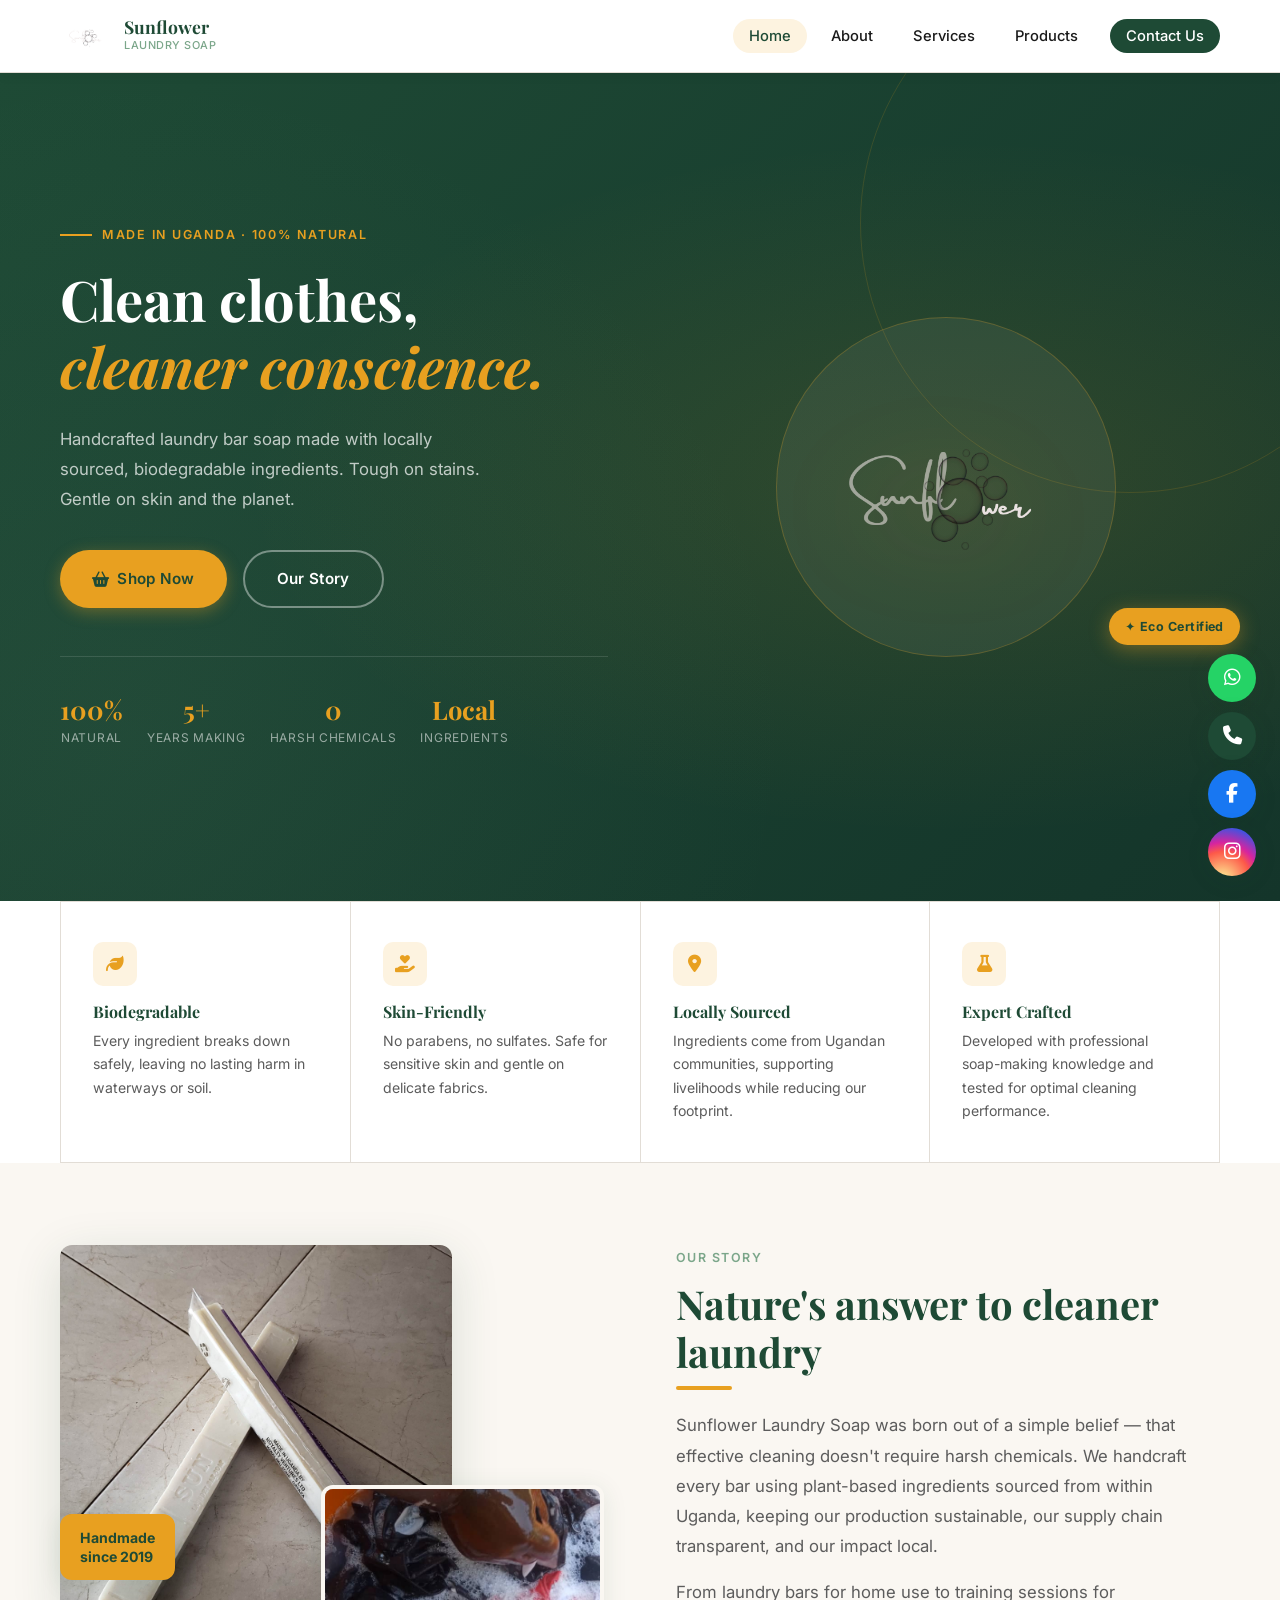
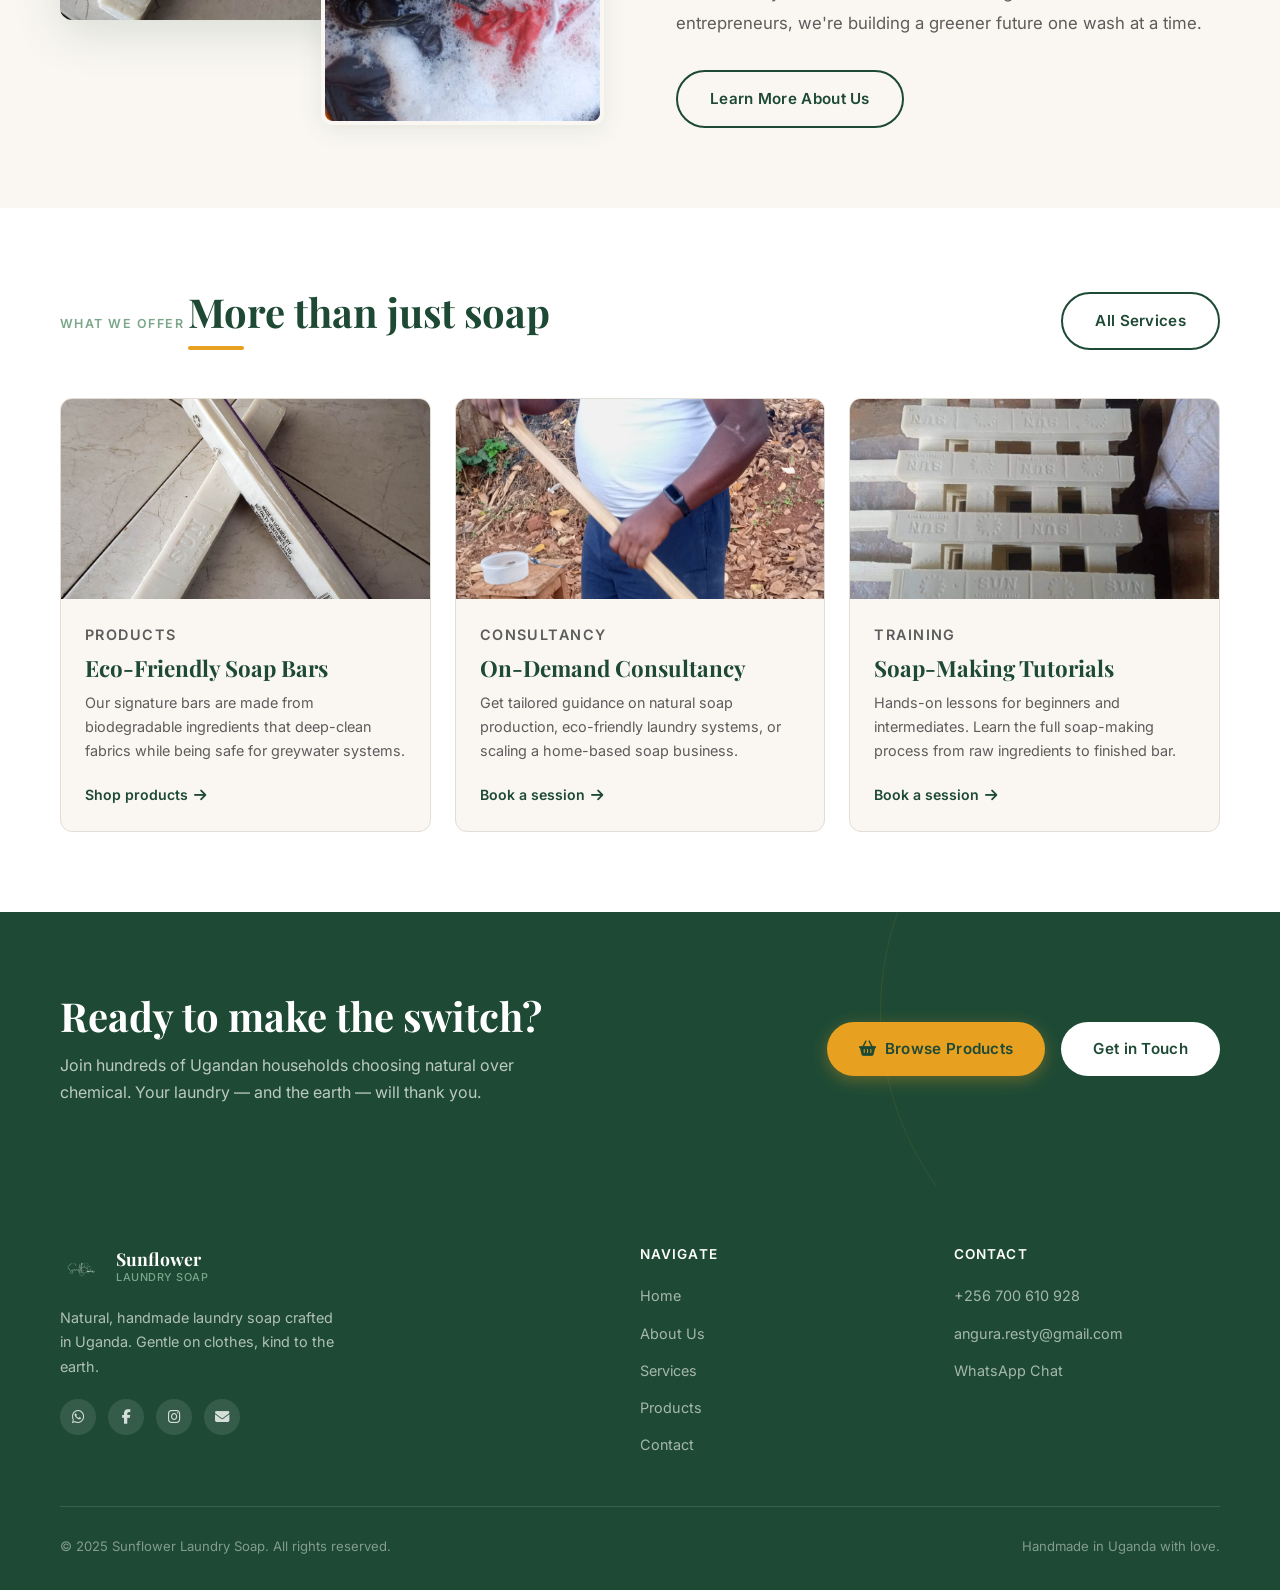
==== index.html @ 20fcb142 "Start" ====
<!DOCTYPE html>
<html lang="en">
<head>
  <!-- Google Tag Manager -->
  <script>(function(w,d,s,l,i){w[l]=w[l]||[];w[l].push({'gtm.start':new Date().getTime(),event:'gtm.js'});var f=d.getElementsByTagName(s)[0],j=d.createElement(s),dl=l!='dataLayer'?'&l='+l:'';j.async=true;j.src='https://www.googletagmanager.com/gtm.js?id='+i+dl;f.parentNode.insertBefore(j,f);})(window,document,'script','dataLayer','GTM-NH9BJQGL');</script>
  <!-- Google Analytics -->
  <script async src="https://www.googletagmanager.com/gtag/js?id=G-K2485YDYNR"></script>
  <script>window.dataLayer=window.dataLayer||[];function gtag(){dataLayer.push(arguments);}gtag('js',new Date());gtag('config','G-K2485YDYNR');</script>

  <meta charset="UTF-8">
  <meta name="viewport" content="width=device-width, initial-scale=1.0">
  <title>Sunflower Laundry Soap — Natural & Eco-Friendly</title>
  <meta name="description" content="Handmade natural laundry bar soap. Gentle on clothes, kind to the earth. Made in Uganda with locally sourced ingredients.">

  <link rel="preconnect" href="https://fonts.googleapis.com">
  <link rel="preconnect" href="https://fonts.gstatic.com" crossorigin>
  <link href="https://fonts.googleapis.com/css2?family=Playfair+Display:ital,wght@0,600;0,700;1,600&family=Inter:wght@400;500;600&display=swap" rel="stylesheet">
  <link rel="stylesheet" href="https://cdnjs.cloudflare.com/ajax/libs/font-awesome/6.6.0/css/all.min.css">

  <link rel="stylesheet" href="/Assets/CSS/styles.css">

  <!-- Page-specific styles for the home page -->
  <style>
    /* ===== HERO ===== */
    .hero {
      min-height: 92vh;
      background: linear-gradient(135deg, var(--green) 0%, #14352A 100%);
      display: grid;
      place-items: center;
      position: relative;
      overflow: hidden;
      padding: 80px 0;
    }
    /* Subtle sunflower-petal texture via radial gradients */
    .hero::before {
      content: '';
      position: absolute;
      inset: 0;
      background:
        radial-gradient(ellipse 80% 60% at 75% 50%, rgba(232,160,32,.12) 0%, transparent 70%),
        radial-gradient(circle at 10% 80%, rgba(123,166,138,.08) 0%, transparent 50%);
      pointer-events: none;
    }
    /* Decorative large circle */
    .hero::after {
      content: '';
      position: absolute;
      width: 540px;
      height: 540px;
      border-radius: 50%;
      border: 1px solid rgba(232,160,32,.15);
      right: -120px;
      top: -120px;
      pointer-events: none;
    }
    .hero-inner {
      position: relative;
      z-index: 1;
      display: grid;
      grid-template-columns: 1fr 1fr;
      gap: 64px;
      align-items: center;
    }
    .hero-eyebrow {
      font-size: 0.78rem;
      font-weight: 600;
      letter-spacing: .14em;
      text-transform: uppercase;
      color: var(--gold);
      margin-bottom: 20px;
      display: flex;
      align-items: center;
      gap: 10px;
    }
    .hero-eyebrow::before {
      content: '';
      display: block;
      width: 32px;
      height: 2px;
      background: var(--gold);
      flex-shrink: 0;
    }
    .hero h1 {
      color: var(--white);
      margin-bottom: 24px;
    }
    .hero h1 em {
      font-style: italic;
      color: var(--gold);
    }
    .hero-sub {
      color: rgba(255,255,255,.72);
      font-size: 1.05rem;
      max-width: 440px;
      margin-bottom: 36px;
      line-height: 1.8;
    }
    .hero-actions { display: flex; gap: 16px; flex-wrap: wrap; }
    .hero-badges {
      display: flex;
      gap: 24px;
      margin-top: 48px;
      padding-top: 40px;
      border-top: 1px solid rgba(255,255,255,.12);
      flex-wrap: wrap;
    }
    .hero-badge { text-align: center; }
    .hero-badge strong {
      display: block;
      font-size: 1.6rem;
      font-family: 'Playfair Display', serif;
      color: var(--gold);
      line-height: 1;
    }
    .hero-badge span {
      font-size: 0.75rem;
      color: rgba(255,255,255,.55);
      text-transform: uppercase;
      letter-spacing: .06em;
    }
    /* Hero image side */
    .hero-visual {
      position: relative;
      display: flex;
      justify-content: center;
      align-items: center;
    }
    .hero-img-wrap {
      width: 340px;
      height: 340px;
      border-radius: 50%;
      background: rgba(255,255,255,.06);
      border: 1px solid rgba(232,160,32,.25);
      display: grid;
      place-items: center;
      overflow: hidden;
      flex-shrink: 0;
    }
    .hero-img-wrap img {
      width: 88%;
      height: 88%;
      object-fit: contain;
      filter: drop-shadow(0 16px 48px rgba(232,160,32,.3));
    }
    /* Orbiting label badge */
    .hero-orbit-label {
      position: absolute;
      bottom: 12px;
      right: -20px;
      background: var(--gold);
      color: var(--green);
      font-weight: 700;
      font-size: 0.78rem;
      padding: 8px 16px;
      border-radius: 50px;
      letter-spacing: .04em;
      box-shadow: 0 4px 20px rgba(232,160,32,.4);
      white-space: nowrap;
    }

    /* ===== WHY US STRIP ===== */
    .why-strip {
      background: var(--white);
      padding: 0;
    }
    .why-strip-inner {
      display: grid;
      grid-template-columns: repeat(4, 1fr);
      border-left: 1px solid var(--border);
    }
    .why-item {
      padding: 40px 32px;
      border-right: 1px solid var(--border);
      border-top: 1px solid var(--border);
      border-bottom: 1px solid var(--border);
      position: relative;
      transition: background var(--transition);
    }
    .why-item:hover { background: var(--gold-light); }
    .why-icon {
      width: 44px;
      height: 44px;
      border-radius: 10px;
      background: var(--gold-light);
      display: grid;
      place-items: center;
      color: var(--gold);
      font-size: 1.1rem;
      margin-bottom: 16px;
    }
    .why-item h3 {
      font-size: 1rem;
      margin-bottom: 8px;
      color: var(--green);
    }
    .why-item p {
      font-size: 0.88rem;
      color: var(--mid);
      line-height: 1.65;
    }

    /* ===== ABOUT PREVIEW ===== */
    .about-preview {
      background: var(--linen);
    }
    .about-preview-inner {
      display: grid;
      grid-template-columns: 1fr 1fr;
      gap: 72px;
      align-items: center;
    }
    .about-img-collage {
      position: relative;
      height: 480px;
    }
    .collage-main {
      position: absolute;
      top: 0;
      left: 0;
      width: 72%;
      height: 78%;
      border-radius: var(--radius);
      object-fit: cover;
      box-shadow: var(--shadow-lg);
    }
    .collage-accent {
      position: absolute;
      bottom: 0;
      right: 0;
      width: 52%;
      height: 50%;
      border-radius: var(--radius);
      object-fit: cover;
      box-shadow: var(--shadow);
      border: 4px solid var(--linen);
    }
    /* Gold leaf block on collage */
    .collage-tag {
      position: absolute;
      top: 56%;
      left: 0;
      background: var(--gold);
      color: var(--green);
      padding: 14px 20px;
      border-radius: var(--radius);
      font-weight: 700;
      font-size: 0.88rem;
      box-shadow: var(--shadow);
      line-height: 1.35;
    }
    .about-content .section-intro { margin-top: 20px; }
    .about-content .btn { margin-top: 32px; }

    /* ===== SERVICES PREVIEW ===== */
    .services-preview {
      background: var(--white);
    }
    .services-header {
      display: flex;
      justify-content: space-between;
      align-items: flex-end;
      margin-bottom: 48px;
      flex-wrap: wrap;
      gap: 16px;
    }
    .services-grid {
      display: grid;
      grid-template-columns: repeat(3, 1fr);
      gap: 24px;
    }
    .service-card {
      background: var(--linen);
      border-radius: var(--radius);
      overflow: hidden;
      border: 1px solid var(--border);
      transition: transform var(--transition), box-shadow var(--transition);
      display: flex;
      flex-direction: column;
    }
    .service-card:hover {
      transform: translateY(-6px);
      box-shadow: var(--shadow-lg);
    }
    .service-card-img {
      height: 200px;
      overflow: hidden;
      background: var(--green);
    }
    .service-card-img img {
      width: 100%;
      height: 100%;
      object-fit: cover;
      transition: transform 0.4s ease;
    }
    .service-card:hover .service-card-img img { transform: scale(1.05); }
    .service-card-body {
      padding: 24px;
      display: flex;
      flex-direction: column;
      flex: 1;
    }
    .service-tag {
      font-size: 0.72rem;
      font-weight: 600;
      letter-spacing: .1em;
      text-transform: uppercase;
      color: var(--sage);
      margin-bottom: 8px;
    }
    .service-card-body h3 { color: var(--green); margin-bottom: 10px; }
    .service-card-body p { font-size: 0.9rem; color: var(--mid); line-height: 1.65; flex: 1; }
    .service-card-link {
      display: inline-flex;
      align-items: center;
      gap: 6px;
      font-size: 0.88rem;
      font-weight: 600;
      color: var(--green);
      margin-top: 20px;
      transition: gap var(--transition), color var(--transition);
    }
    .service-card-link:hover { color: var(--gold); gap: 10px; }

    /* ===== CTA BANNER ===== */
    .cta-banner {
      background: var(--green);
      padding: 80px 0;
      position: relative;
      overflow: hidden;
    }
    .cta-banner::before {
      content: '';
      position: absolute;
      width: 600px;
      height: 600px;
      border-radius: 50%;
      border: 1px solid rgba(232,160,32,.1);
      right: -200px;
      top: -200px;
      pointer-events: none;
    }
    .cta-banner-inner {
      position: relative;
      z-index: 1;
      display: flex;
      justify-content: space-between;
      align-items: center;
      gap: 32px;
      flex-wrap: wrap;
    }
    .cta-banner h2 { color: var(--white); max-width: 520px; }
    .cta-banner p { color: rgba(255,255,255,.7); margin-top: 12px; max-width: 480px; font-size: 1rem; }
    .cta-banner-actions { display: flex; gap: 16px; flex-wrap: wrap; flex-shrink: 0; }

    /* ===== RESPONSIVE (HOME) ===== */
    @media (max-width: 960px) {
      .hero-inner { grid-template-columns: 1fr; gap: 40px; text-align: center; }
      .hero-eyebrow { justify-content: center; }
      .hero-sub { margin-inline: auto; }
      .hero-actions { justify-content: center; }
      .hero-badges { justify-content: center; }
      .hero-visual { order: -1; }
      .hero-img-wrap { width: 260px; height: 260px; }
      .hero-orbit-label { right: 0; }
      .about-preview-inner { grid-template-columns: 1fr; gap: 40px; }
      .about-img-collage { height: 320px; max-width: 480px; margin-inline: auto; width: 100%; }
      .services-grid { grid-template-columns: 1fr 1fr; }
    }
    @media (max-width: 700px) {
      .why-strip-inner { grid-template-columns: 1fr 1fr; }
      .services-grid { grid-template-columns: 1fr; }
      .services-header { flex-direction: column; align-items: flex-start; }
      .cta-banner-inner { flex-direction: column; text-align: center; }
      .cta-banner-actions { justify-content: center; width: 100%; }
    }
    @media (max-width: 480px) {
      .why-strip-inner { grid-template-columns: 1fr; }
    }
  </style>
</head>
<body>

  <!-- GTM noscript -->
  <noscript><iframe src="https://www.googletagmanager.com/ns.html?id=GTM-NH9BJQGL" height="0" width="0" style="display:none;visibility:hidden"></iframe></noscript>

  <!-- ========== HEADER ========== -->
  <header class="site-header">
    <div class="container">
      <div class="header-inner">
        <!-- Logo -->
        <a href="index.html" class="logo">
          <img src="/Assets/Images/SunflowerTransparent03.png" alt="Sunflower Laundry Soap logo">
          <div class="logo-text-wrap">
            <span class="logo-name">Sunflower</span>
            <span class="logo-tag">Laundry Soap</span>
          </div>
        </a>

        <!-- Desktop nav -->
        <nav aria-label="Main navigation">
          <ul class="nav-links">
            <li><a href="/Assets/Pages/index.html" class="active">Home</a></li>
            <li><a href="/Assets/Pages/about.html">About</a></li>
            <li><a href="/Assets/Pages/services.html">Services</a></li>
            <li><a href="/Assets/Pages/products.html">Products</a></li>
            <li><a href="/Assets/Pages/contact.html" class="nav-cta">Contact Us</a></li>
          </ul>
        </nav>

        <!-- Hamburger -->
        <button class="hamburger" id="hamburger" aria-label="Open menu" aria-expanded="false">
          <span></span><span></span><span></span>
        </button>
      </div>
    </div>
  </header>

  <!-- Mobile nav drawer -->
  <div class="mobile-nav" id="mobileNav" aria-hidden="true" role="dialog" aria-label="Navigation menu">
    <div class="mobile-nav-backdrop" id="mobileBackdrop"></div>
    <div class="mobile-nav-panel">
      <button class="mobile-nav-close" id="mobileClose" aria-label="Close menu">&times;</button>
      <a href="index.html" class="active">Home</a>
      <a href="/Assets/Pages/about.html">About</a>
      <a href="/Assets/Pages/services.html">Services</a>
      <a href="/Assets/Pages/products.html">Products</a>
      <a href="/Assets/Pages/contact.html">Contact Us</a>
    </div>
  </div>

  <main>

    <!-- ========== HERO ========== -->
    <section class="hero" aria-labelledby="hero-h1">
      <div class="container">
        <div class="hero-inner">

          <!-- Copy -->
          <div>
            <p class="hero-eyebrow">Made in Uganda · 100% Natural</p>
            <h1 id="hero-h1">Clean clothes,<br><em>cleaner conscience.</em></h1>
            <p class="hero-sub">
              Handcrafted laundry bar soap made with locally sourced, biodegradable
              ingredients. Tough on stains. Gentle on skin and the planet.
            </p>
            <div class="hero-actions">
              <a href="products.html" class="btn btn-primary">
                <i class="fas fa-shopping-basket" aria-hidden="true"></i> Shop Now
              </a>
              <a href="about.html" class="btn btn-outline" style="color:var(--white);border-color:rgba(255,255,255,.4);">
                Our Story
              </a>
            </div>
            <div class="hero-badges">
              <div class="hero-badge">
                <strong>100%</strong>
                <span>Natural</span>
              </div>
              <div class="hero-badge">
                <strong>5+</strong>
                <span>Years Making</span>
              </div>
              <div class="hero-badge">
                <strong>0</strong>
                <span>Harsh Chemicals</span>
              </div>
              <div class="hero-badge">
                <strong>Local</strong>
                <span>Ingredients</span>
              </div>
            </div>
          </div>

          <!-- Visual -->
          <div class="hero-visual">
            <div class="hero-img-wrap">
              <img src="/Assets/Images/SunflowerTransparent03.png" alt="Sunflower Natural Laundry Soap bar" loading="eager">
            </div>
            <span class="hero-orbit-label">✦ Eco Certified</span>
          </div>

        </div>
      </div>
    </section>

    <!-- ========== WHY US STRIP ========== -->
    <section class="why-strip" aria-label="Key benefits">
      <div class="container" style="padding:0;">
        <div class="why-strip-inner">
          <div class="why-item">
            <div class="why-icon"><i class="fas fa-leaf" aria-hidden="true"></i></div>
            <h3>Biodegradable</h3>
            <p>Every ingredient breaks down safely, leaving no lasting harm in waterways or soil.</p>
          </div>
          <div class="why-item">
            <div class="why-icon"><i class="fas fa-hand-holding-heart" aria-hidden="true"></i></div>
            <h3>Skin-Friendly</h3>
            <p>No parabens, no sulfates. Safe for sensitive skin and gentle on delicate fabrics.</p>
          </div>
          <div class="why-item">
            <div class="why-icon"><i class="fas fa-map-marker-alt" aria-hidden="true"></i></div>
            <h3>Locally Sourced</h3>
            <p>Ingredients come from Ugandan communities, supporting livelihoods while reducing our footprint.</p>
          </div>
          <div class="why-item">
            <div class="why-icon"><i class="fas fa-flask" aria-hidden="true"></i></div>
            <h3>Expert Crafted</h3>
            <p>Developed with professional soap-making knowledge and tested for optimal cleaning performance.</p>
          </div>
        </div>
      </div>
    </section>

    <!-- ========== ABOUT PREVIEW ========== -->
    <section class="about-preview" aria-labelledby="about-h2">
      <div class="container">
        <div class="about-preview-inner">

          <!-- Collage images -->
          <div class="about-img-collage" aria-hidden="true">
            <img class="collage-main" src="/Assets/Images/20220825_102047.jpg" alt="Sunflower soap products">
            <img class="collage-accent" src="/Assets/Images/IMG-20241030-WA0009.jpg" alt="Natural laundry soap texture">
            <div class="collage-tag">Handmade<br>since 2019</div>
          </div>

          <!-- Text -->
          <div class="about-content">
            <p class="section-label">Our Story</p>
            <h2 id="about-h2" class="accent-heading">Nature's answer to cleaner laundry</h2>
            <p class="section-intro">
              Sunflower Laundry Soap was born out of a simple belief — that effective cleaning
              doesn't require harsh chemicals. We handcraft every bar using plant-based ingredients
              sourced from within Uganda, keeping our production sustainable, our supply chain
              transparent, and our impact local.
            </p>
            <p class="section-intro" style="margin-top:16px;">
              From laundry bars for home use to training sessions for entrepreneurs, we're building
              a greener future one wash at a time.
            </p>
            <a href="about.html" class="btn btn-outline">Learn More About Us</a>
          </div>

        </div>
      </div>
    </section>

    <!-- ========== SERVICES PREVIEW ========== -->
    <section class="services-preview" aria-labelledby="services-h2">
      <div class="container">
        <div class="services-header">
          <div>
            <p class="section-label">What We Offer</p>
            <h2 id="services-h2" class="accent-heading">More than just soap</h2>
          </div>
          <a href="services.html" class="btn btn-outline">All Services</a>
        </div>

        <div class="services-grid">

          <!-- Card 1 -->
          <article class="service-card">
            <div class="service-card-img">
              <img src="/Assets/Images/20220825_102047.jpg" alt="Eco-friendly laundry products" loading="lazy">
            </div>
            <div class="service-card-body">
              <p class="service-tag">Products</p>
              <h3>Eco-Friendly Soap Bars</h3>
              <p>Our signature bars are made from biodegradable ingredients that deep-clean fabrics while being safe for greywater systems.</p>
              <a href="/Assets/Pages/products.html" class="service-card-link">Shop products <i class="fas fa-arrow-right" aria-hidden="true"></i></a>
            </div>
          </article>

          <!-- Card 2 -->
          <article class="service-card">
            <div class="service-card-img">
              <img src="/Assets/Images/IMG_20220804_112948_1.jpg" alt="Professional consultancy session" loading="lazy">
            </div>
            <div class="service-card-body">
              <p class="service-tag">Consultancy</p>
              <h3>On-Demand Consultancy</h3>
              <p>Get tailored guidance on natural soap production, eco-friendly laundry systems, or scaling a home-based soap business.</p>
              <a href="https://wa.me/+256700610928" target="_blank" rel="noopener" class="service-card-link">Book a session <i class="fas fa-arrow-right" aria-hidden="true"></i></a>
            </div>
          </article>

          <!-- Card 3 -->
          <article class="service-card">
            <div class="service-card-img">
              <img src="/Assets/Images/IMG-20220918-WA0035.jpg" alt="Soap making tutorial" loading="lazy">
            </div>
            <div class="service-card-body">
              <p class="service-tag">Training</p>
              <h3>Soap-Making Tutorials</h3>
              <p>Hands-on lessons for beginners and intermediates. Learn the full soap-making process from raw ingredients to finished bar.</p>
              <a href="https://wa.me/+256700610928" target="_blank" rel="noopener" class="service-card-link">Book a session <i class="fas fa-arrow-right" aria-hidden="true"></i></a>
            </div>
          </article>

        </div>
      </div>
    </section>

    <!-- ========== CTA BANNER ========== -->
    <section class="cta-banner" aria-labelledby="cta-h2">
      <div class="container">
        <div class="cta-banner-inner">
          <div>
            <h2 id="cta-h2">Ready to make the switch?</h2>
            <p>Join hundreds of Ugandan households choosing natural over chemical. Your laundry — and the earth — will thank you.</p>
          </div>
          <div class="cta-banner-actions">
            <a href="/Assets/Pages/products.html" class="btn btn-primary">
              <i class="fas fa-shopping-basket" aria-hidden="true"></i> Browse Products
            </a>
            <a href="/Assets/Pages/contact.html" class="btn btn-white">Get in Touch</a>
          </div>
        </div>
      </div>
    </section>

  </main>

  <!-- ========== FOOTER ========== -->
  <footer class="site-footer" role="contentinfo">
    <div class="container">
      <div class="footer-inner">
        <div class="footer-grid">

          <!-- Brand col -->
          <div class="footer-brand">
            <a href="/Assets/Pages/index.html" class="logo">
              <img src="/Assets/Images/SunflowerTransparent03.png" alt="" style="width:44px;height:44px;filter:brightness(0) invert(1);opacity:.8;">
              <div class="logo-text-wrap">
                <span class="logo-name">Sunflower</span>
                <span class="logo-tag">Laundry Soap</span>
              </div>
            </a>
            <p>Natural, handmade laundry soap crafted in Uganda. Gentle on clothes, kind to the earth.</p>
            <div class="footer-socials">
              <a href="https://wa.me/+256700610928" target="_blank" rel="noopener" aria-label="WhatsApp"><i class="fab fa-whatsapp"></i></a>
              <a href="https://www.facebook.com/profile.php?id=61556812120793" target="_blank" rel="noopener" aria-label="Facebook"><i class="fab fa-facebook-f"></i></a>
              <a href="https://www.instagram.com/tutas.laundry.produc?igsh=MTRzZGk2ZmZlNGY5cw==" target="_blank" rel="noopener" aria-label="Instagram"><i class="fab fa-instagram"></i></a>
              <a href="mailto:angura.resty@gmail.com" aria-label="Email"><i class="fas fa-envelope"></i></a>
            </div>
          </div>

          <!-- Quick links -->
          <div class="footer-col">
            <h4>Navigate</h4>
            <ul>
              <li><a href="index.html">Home</a></li>
              <li><a href="about.html">About Us</a></li>
              <li><a href="services.html">Services</a></li>
              <li><a href="products.html">Products</a></li>
              <li><a href="contact.html">Contact</a></li>
            </ul>
          </div>

          <!-- Contact col -->
          <div class="footer-col">
            <h4>Contact</h4>
            <ul>
              <li><a href="tel:+256700610928">+256 700 610 928</a></li>
              <li><a href="mailto:angura.resty@gmail.com">angura.resty@gmail.com</a></li>
              <li><a href="https://wa.me/+256700610928" target="_blank" rel="noopener">WhatsApp Chat</a></li>
            </ul>
          </div>

        </div>
        <div class="footer-bottom">
          <p>&copy; 2025 Sunflower Laundry Soap. All rights reserved.</p>
          <p>Handmade in Uganda with love.</p>
        </div>
      </div>
    </div>
  </footer>

  <!-- ========== FLOATING CONTACT BUTTONS ========== -->
  <div class="float-bar" aria-label="Quick contact">
    <a class="float-btn wa" href="https://wa.me/+256700610928" target="_blank" rel="noopener" aria-label="Chat on WhatsApp">
      <i class="fab fa-whatsapp" aria-hidden="true"></i>
    </a>
    <a class="float-btn tel" href="tel:+256700610928" aria-label="Call us">
      <i class="fas fa-phone" aria-hidden="true"></i>
    </a>
    <a class="float-btn fb" href="https://www.facebook.com/profile.php?id=61556812120793" target="_blank" rel="noopener" aria-label="Facebook">
      <i class="fab fa-facebook-f" aria-hidden="true"></i>
    </a>
    <a class="float-btn ig" href="https://www.instagram.com/tutas.laundry.produc?igsh=MTRzZGk2ZmZlNGY5cw==" target="_blank" rel="noopener" aria-label="Instagram">
      <i class="fab fa-instagram" aria-hidden="true"></i>
    </a>
  </div>

  <!-- ========== JS ========== -->
  <script>
    // Mobile nav
    const hamburger   = document.getElementById('hamburger');
    const mobileNav   = document.getElementById('mobileNav');
    const mobileClose = document.getElementById('mobileClose');
    const backdrop    = document.getElementById('mobileBackdrop');

    function openNav() {
      mobileNav.classList.add('open');
      mobileNav.setAttribute('aria-hidden','false');
      hamburger.setAttribute('aria-expanded','true');
      document.body.style.overflow = 'hidden';
    }
    function closeNav() {
      mobileNav.classList.remove('open');
      mobileNav.setAttribute('aria-hidden','true');
      hamburger.setAttribute('aria-expanded','false');
      document.body.style.overflow = '';
    }
    hamburger.addEventListener('click', openNav);
    mobileClose.addEventListener('click', closeNav);
    backdrop.addEventListener('click', closeNav);
    document.addEventListener('keydown', e => { if (e.key === 'Escape') closeNav(); });
  </script>

</body>
</html>
---- Assets/CSS/styles.css ----
/* =============================================================
   SUNFLOWER LAUNDRY SOAP — Global Stylesheet
   Color palette:
     --gold:   #E8A020  (sunflower accent)
     --green:  #1E4A35  (deep forest)
     --linen:  #FAF7F2  (warm background)
     --sage:   #7BA68A  (secondary green)
     --ink:    #1A1A1A  (text)
     --mid:    #5C5C5C  (secondary text)
     --border: #E2DDD6  (dividers)
   ============================================================= */

/* ---------- Reset & base ---------- */
*, *::before, *::after { box-sizing: border-box; margin: 0; padding: 0; }

:root {
  --gold:   #E8A020;
  --gold-light: #FDF3E0;
  --green:  #1E4A35;
  --linen:  #FAF7F2;
  --sage:   #7BA68A;
  --ink:    #1A1A1A;
  --mid:    #5C5C5C;
  --border: #E2DDD6;
  --white:  #FFFFFF;
  --radius: 12px;
  --shadow: 0 4px 24px rgba(30,74,53,.10);
  --shadow-lg: 0 12px 48px rgba(30,74,53,.15);
  --transition: 0.25s ease;
}

html { scroll-behavior: smooth; }

body {
  font-family: 'Inter', system-ui, sans-serif;
  background: var(--linen);
  color: var(--ink);
  font-size: 16px;
  line-height: 1.7;
  -webkit-font-smoothing: antialiased;
}

img { display: block; max-width: 100%; height: auto; }
a { text-decoration: none; color: inherit; }
ul { list-style: none; }

/* ---------- Typography ---------- */
h1, h2, h3, h4 {
  font-family: 'Playfair Display', Georgia, serif;
  line-height: 1.2;
  color: var(--green);
}
h1 { font-size: clamp(2rem, 5vw, 3.5rem); }
h2 { font-size: clamp(1.6rem, 3.5vw, 2.5rem); }
h3 { font-size: clamp(1.1rem, 2vw, 1.4rem); }

/* Signature underline accent — used on section headings */
.accent-heading {
  display: inline-block;
  position: relative;
}
.accent-heading::after {
  content: '';
  display: block;
  height: 4px;
  width: 56px;
  background: var(--gold);
  border-radius: 2px;
  margin-top: 10px;
}

/* ---------- Layout helpers ---------- */
.container {
  width: min(1160px, 92%);
  margin-inline: auto;
}

section { padding: 80px 0; }

/* ---------- Buttons ---------- */
.btn {
  display: inline-flex;
  align-items: center;
  gap: 8px;
  padding: 14px 32px;
  border-radius: 50px;
  font-family: 'Inter', sans-serif;
  font-size: 0.95rem;
  font-weight: 600;
  cursor: pointer;
  border: none;
  transition: transform var(--transition), box-shadow var(--transition), background var(--transition);
  letter-spacing: .02em;
}
.btn:hover { transform: translateY(-2px); }

.btn-primary {
  background: var(--gold);
  color: var(--green);
  box-shadow: 0 4px 16px rgba(232,160,32,.35);
}
.btn-primary:hover { background: #d4901a; box-shadow: 0 8px 24px rgba(232,160,32,.4); }

.btn-outline {
  background: transparent;
  color: var(--green);
  border: 2px solid var(--green);
}
.btn-outline:hover { background: var(--green); color: var(--white); }

.btn-white {
  background: var(--white);
  color: var(--green);
}
.btn-white:hover { background: var(--gold); color: var(--green); }

/* ---------- HEADER ---------- */
.site-header {
  position: sticky;
  top: 0;
  z-index: 100;
  background: var(--white);
  border-bottom: 1px solid var(--border);
  box-shadow: 0 2px 12px rgba(0,0,0,.06);
}
.header-inner {
  display: flex;
  align-items: center;
  justify-content: space-between;
  padding: 0 0;
  height: 72px;
}

/* Logo */
.logo {
  display: flex;
  align-items: center;
  gap: 12px;
  text-decoration: none;
}
.logo img {
  width: 52px;
  height: 52px;
  object-fit: contain;
}
.logo-text-wrap { display: flex; flex-direction: column; }
.logo-name {
  font-family: 'Playfair Display', serif;
  font-size: 1.1rem;
  font-weight: 700;
  color: var(--green);
  line-height: 1.1;
}
.logo-tag {
  font-size: 0.68rem;
  color: var(--sage);
  letter-spacing: .05em;
  text-transform: uppercase;
  font-weight: 500;
}

/* Desktop nav */
.nav-links {
  display: flex;
  align-items: center;
  gap: 8px;
}
.nav-links a {
  padding: 8px 16px;
  border-radius: 50px;
  font-size: 0.92rem;
  font-weight: 500;
  color: var(--ink);
  transition: background var(--transition), color var(--transition);
}
.nav-links a:hover,
.nav-links a.active {
  background: var(--gold-light);
  color: var(--green);
}
.nav-links .nav-cta {
  background: var(--green);
  color: var(--white);
  margin-left: 8px;
}
.nav-links .nav-cta:hover { background: var(--gold); color: var(--green); }

/* Hamburger */
.hamburger {
  display: none;
  flex-direction: column;
  justify-content: center;
  gap: 5px;
  width: 40px;
  height: 40px;
  background: none;
  border: none;
  cursor: pointer;
  padding: 4px;
}
.hamburger span {
  display: block;
  width: 24px;
  height: 2px;
  background: var(--green);
  border-radius: 2px;
  transition: transform var(--transition), opacity var(--transition);
}

/* Mobile nav drawer */
.mobile-nav {
  display: none;
  position: fixed;
  inset: 0;
  z-index: 200;
}
.mobile-nav-backdrop {
  position: absolute;
  inset: 0;
  background: rgba(0,0,0,.4);
}
.mobile-nav-panel {
  position: absolute;
  top: 0;
  right: 0;
  bottom: 0;
  width: min(320px, 85vw);
  background: var(--white);
  padding: 32px 28px;
  display: flex;
  flex-direction: column;
  gap: 8px;
  overflow-y: auto;
  transform: translateX(100%);
  transition: transform 0.3s ease;
}
.mobile-nav.open { display: block; }
.mobile-nav.open .mobile-nav-panel { transform: translateX(0); }

.mobile-nav-close {
  align-self: flex-end;
  background: none;
  border: none;
  font-size: 1.5rem;
  color: var(--ink);
  cursor: pointer;
  margin-bottom: 16px;
  line-height: 1;
}
.mobile-nav-panel a {
  display: block;
  padding: 14px 0;
  font-size: 1.1rem;
  font-weight: 500;
  color: var(--ink);
  border-bottom: 1px solid var(--border);
  transition: color var(--transition);
}
.mobile-nav-panel a:hover { color: var(--green); }
.mobile-nav-panel a.active { color: var(--green); font-weight: 700; }

/* ---------- FOOTER ---------- */
.site-footer {
  background: var(--green);
  color: rgba(255,255,255,.75);
}
.footer-inner {
  padding: 60px 0 32px;
}
.footer-grid {
  display: grid;
  grid-template-columns: 2fr 1fr 1fr;
  gap: 48px;
  padding-bottom: 48px;
  border-bottom: 1px solid rgba(255,255,255,.12);
}
.footer-brand .logo-name { color: var(--white); }
.footer-brand .logo-tag { color: var(--sage); }
.footer-brand p {
  margin-top: 16px;
  font-size: 0.9rem;
  line-height: 1.7;
  color: rgba(255,255,255,.65);
  max-width: 280px;
}
.footer-socials {
  display: flex;
  gap: 12px;
  margin-top: 20px;
  flex-wrap: wrap;
}
.footer-socials a {
  width: 36px;
  height: 36px;
  border-radius: 50%;
  background: rgba(255,255,255,.1);
  display: grid;
  place-items: center;
  font-size: 0.9rem;
  color: rgba(255,255,255,.8);
  transition: background var(--transition), color var(--transition);
}
.footer-socials a:hover { background: var(--gold); color: var(--green); }

.footer-col h4 {
  color: var(--white);
  font-size: 0.85rem;
  letter-spacing: .08em;
  text-transform: uppercase;
  font-family: 'Inter', sans-serif;
  font-weight: 600;
  margin-bottom: 20px;
}
.footer-col ul li + li { margin-top: 10px; }
.footer-col ul a {
  font-size: 0.9rem;
  color: rgba(255,255,255,.6);
  transition: color var(--transition);
}
.footer-col ul a:hover { color: var(--gold); }

.footer-bottom {
  padding-top: 28px;
  display: flex;
  justify-content: space-between;
  align-items: center;
  font-size: 0.82rem;
  color: rgba(255,255,255,.45);
  gap: 16px;
  flex-wrap: wrap;
}

/* ---------- Floating contact bar ---------- */
.float-bar {
  position: fixed;
  bottom: 24px;
  right: 24px;
  display: flex;
  flex-direction: column;
  gap: 10px;
  z-index: 90;
}
.float-btn {
  width: 48px;
  height: 48px;
  border-radius: 50%;
  display: grid;
  place-items: center;
  font-size: 1.2rem;
  box-shadow: var(--shadow);
  transition: transform var(--transition), box-shadow var(--transition);
  color: var(--white);
}
.float-btn:hover { transform: scale(1.12); box-shadow: var(--shadow-lg); }
.float-btn.wa  { background: #25D366; }
.float-btn.tel { background: var(--green); }
.float-btn.fb  { background: #1877F2; }
.float-btn.ig  { background: radial-gradient(circle at 30% 107%, #fdf497 0%, #fd5949 45%, #d6249f 60%, #285AEB 90%); }

/* ---------- Utility ---------- */
.text-center { text-align: center; }
.section-label {
  display: inline-block;
  font-size: 0.78rem;
  font-weight: 600;
  letter-spacing: .12em;
  text-transform: uppercase;
  color: var(--sage);
  margin-bottom: 12px;
}
.section-intro {
  font-size: 1.05rem;
  color: var(--mid);
  max-width: 640px;
  line-height: 1.8;
}
.divider {
  width: 100%;
  height: 1px;
  background: var(--border);
  margin: 0;
}

/* ---------- Responsive ---------- */
@media (max-width: 900px) {
  .footer-grid { grid-template-columns: 1fr 1fr; }
  .footer-grid > *:first-child { grid-column: 1 / -1; }
}

@media (max-width: 700px) {
  section { padding: 56px 0; }
  .nav-links { display: none; }
  .hamburger { display: flex; }
  .footer-grid { grid-template-columns: 1fr; }
  .footer-bottom { flex-direction: column; text-align: center; }
  .float-bar { bottom: 16px; right: 16px; }
  .float-btn { width: 42px; height: 42px; font-size: 1.05rem; }
}

@media (prefers-reduced-motion: reduce) {
  *, *::before, *::after { transition: none !important; animation: none !important; }
}
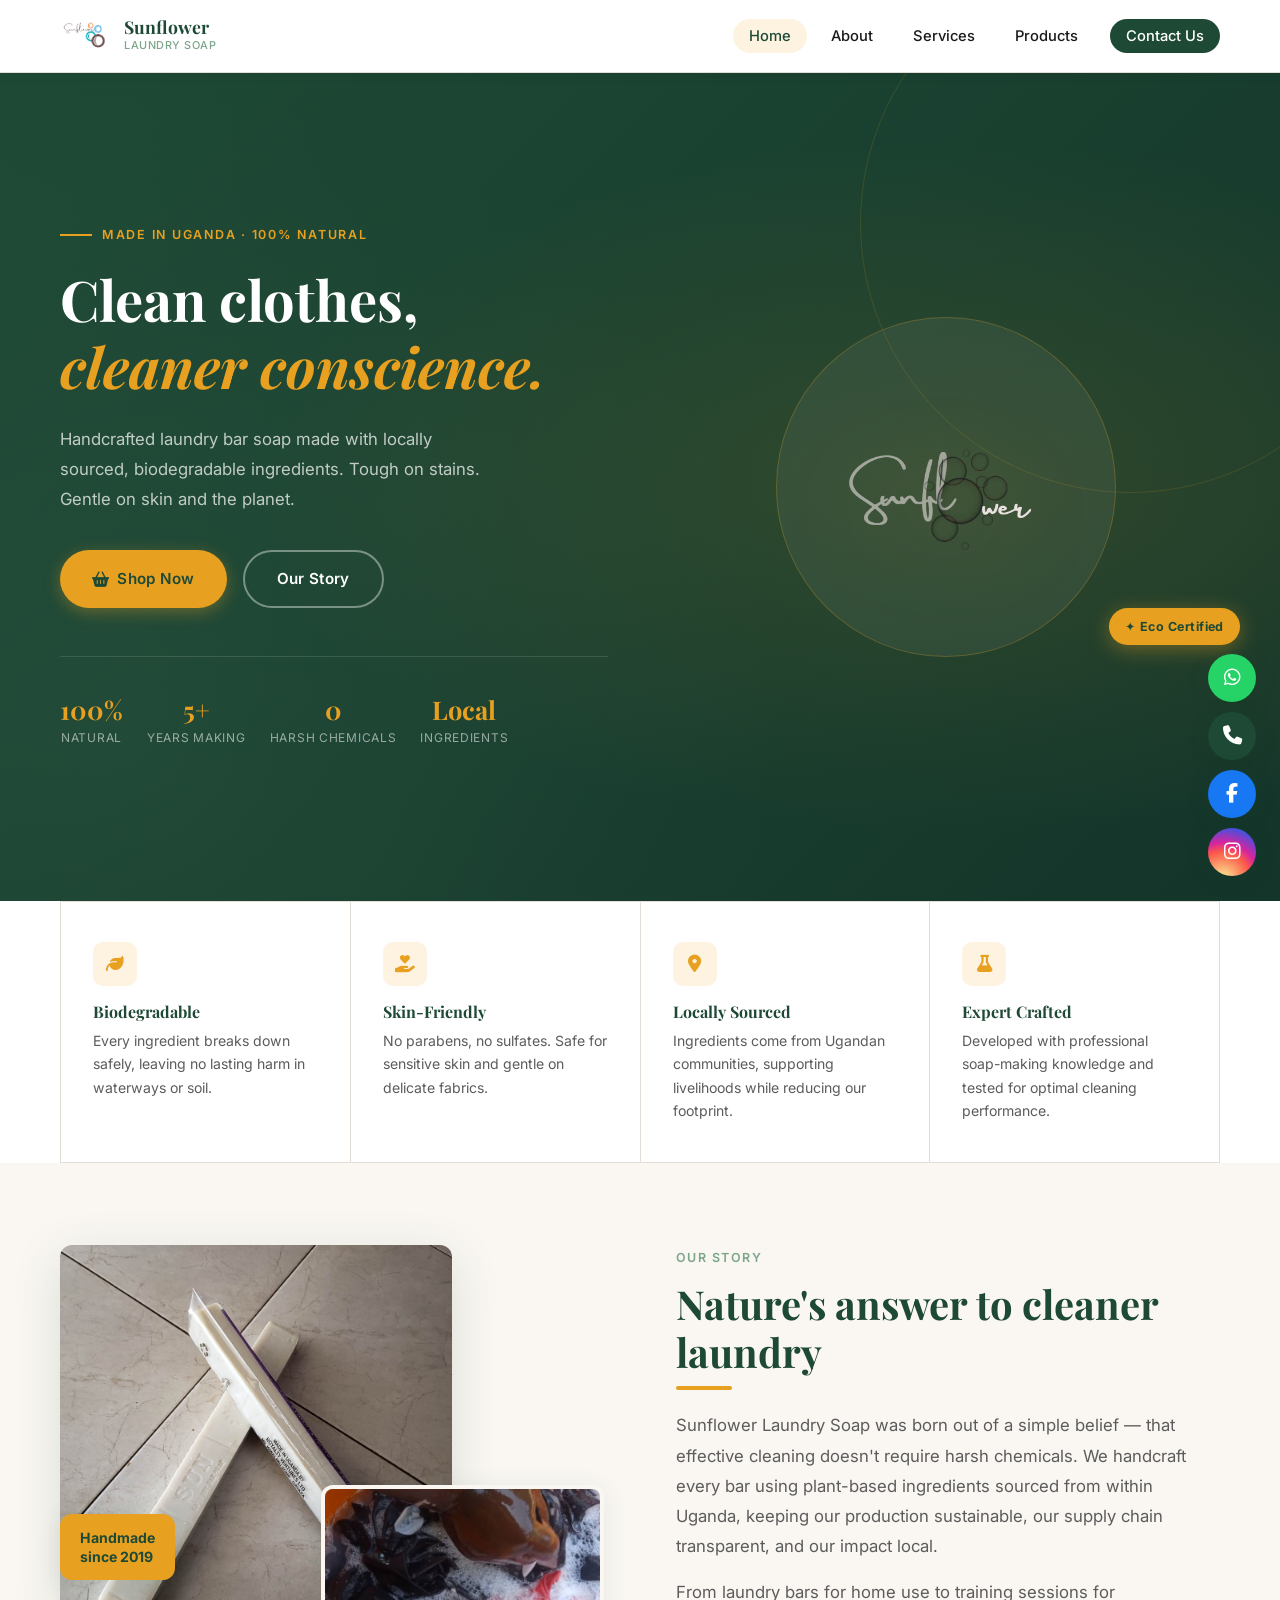
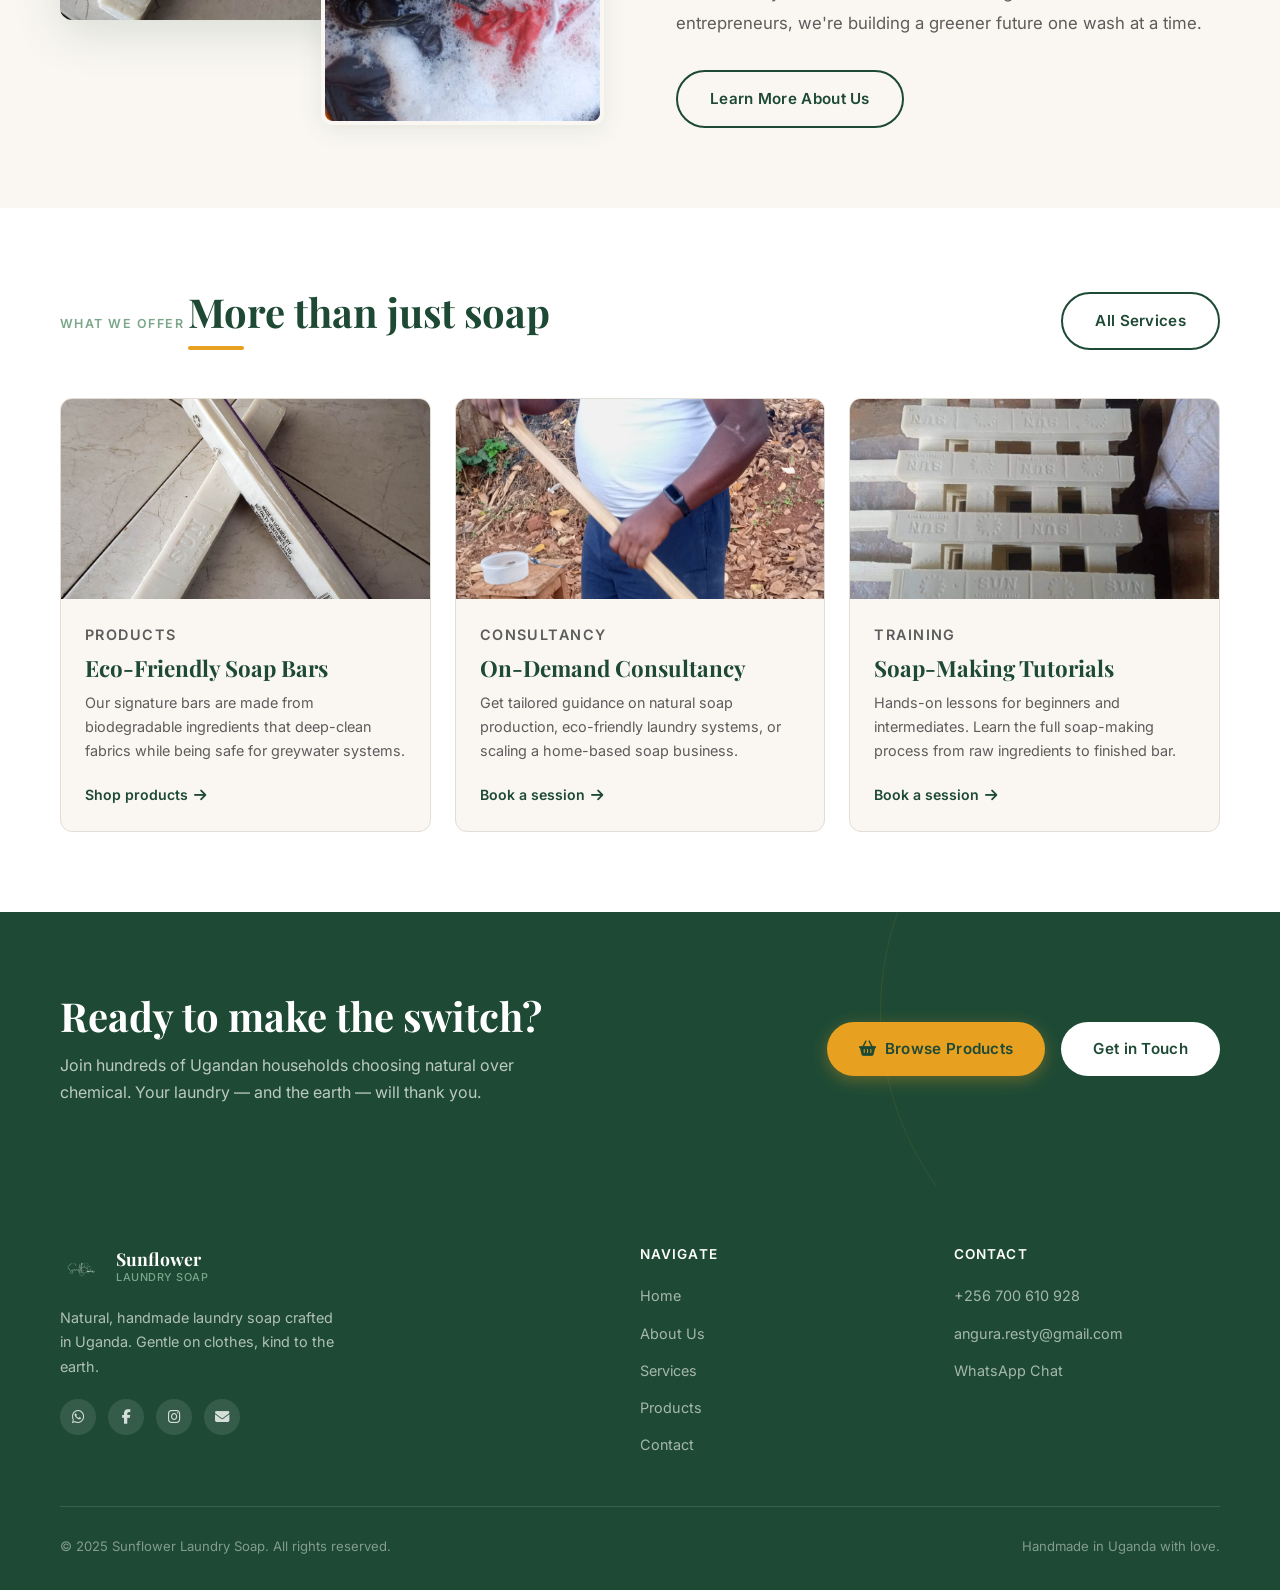
==== commit ab6acc13: "090626_2022" ====
--- a/index.html
+++ b/index.html
@@ -389,7 +389,7 @@
       <div class="header-inner">
         <!-- Logo -->
         <a href="index.html" class="logo">
-          <img src="/Assets/Images/SunflowerTransparent03.png" alt="Sunflower Laundry Soap logo">
+          <img src="/Assets/Images/IMG-20241012-WA0008.jpg" alt="Sunflower Laundry Soap logo">
           <div class="logo-text-wrap">
             <span class="logo-name">Sunflower</span>
             <span class="logo-tag">Laundry Soap</span>
@@ -399,7 +399,7 @@
         <!-- Desktop nav -->
         <nav aria-label="Main navigation">
           <ul class="nav-links">
-            <li><a href="/Assets/Pages/index.html" class="active">Home</a></li>
+            <li><a href="/index.html" class="active">Home</a></li>
             <li><a href="/Assets/Pages/about.html">About</a></li>
             <li><a href="/Assets/Pages/services.html">Services</a></li>
             <li><a href="/Assets/Pages/products.html">Products</a></li>
@@ -444,10 +444,10 @@
               ingredients. Tough on stains. Gentle on skin and the planet.
             </p>
             <div class="hero-actions">
-              <a href="products.html" class="btn btn-primary">
+              <a href="/Assets/Pages/products.html" class="btn btn-primary">
                 <i class="fas fa-shopping-basket" aria-hidden="true"></i> Shop Now
               </a>
-              <a href="about.html" class="btn btn-outline" style="color:var(--white);border-color:rgba(255,255,255,.4);">
+              <a href="/Assets/Pages/about.html" class="btn btn-outline" style="color:var(--white);border-color:rgba(255,255,255,.4);">
                 Our Story
               </a>
             </div>
@@ -537,7 +537,7 @@
               From laundry bars for home use to training sessions for entrepreneurs, we're building
               a greener future one wash at a time.
             </p>
-            <a href="about.html" class="btn btn-outline">Learn More About Us</a>
+            <a href="/Assets/Pages/about.html" class="btn btn-outline">Learn More About Us</a>
           </div>
 
         </div>
@@ -552,7 +552,7 @@
             <p class="section-label">What We Offer</p>
             <h2 id="services-h2" class="accent-heading">More than just soap</h2>
           </div>
-          <a href="services.html" class="btn btn-outline">All Services</a>
+          <a href="/Assets/Pages/services.html" class="btn btn-outline">All Services</a>
         </div>
 
         <div class="services-grid">
@@ -629,7 +629,7 @@
           <!-- Brand col -->
           <div class="footer-brand">
             <a href="/Assets/Pages/index.html" class="logo">
-              <img src="/Assets/Images/SunflowerTransparent03.png" alt="" style="width:44px;height:44px;filter:brightness(0) invert(1);opacity:.8;">
+              <img src="/Assets/Images/SunflowerTransparent01.png" alt="" style="width:44px;height:44px;filter:brightness(0) invert(1);opacity:.8;">
               <div class="logo-text-wrap">
                 <span class="logo-name">Sunflower</span>
                 <span class="logo-tag">Laundry Soap</span>
@@ -648,11 +648,11 @@
           <div class="footer-col">
             <h4>Navigate</h4>
             <ul>
-              <li><a href="index.html">Home</a></li>
-              <li><a href="about.html">About Us</a></li>
-              <li><a href="services.html">Services</a></li>
-              <li><a href="products.html">Products</a></li>
-              <li><a href="contact.html">Contact</a></li>
+              <li><a href="/index.html">Home</a></li>
+              <li><a href="/Assets/Pages/about.html">About Us</a></li>
+              <li><a href="/Assets/Pages/services.html">Services</a></li>
+              <li><a href="/Assets/Pages/products.html">Products</a></li>
+              <li><a href="/Assets/Pages/contact.html">Contact</a></li>
             </ul>
           </div>
 
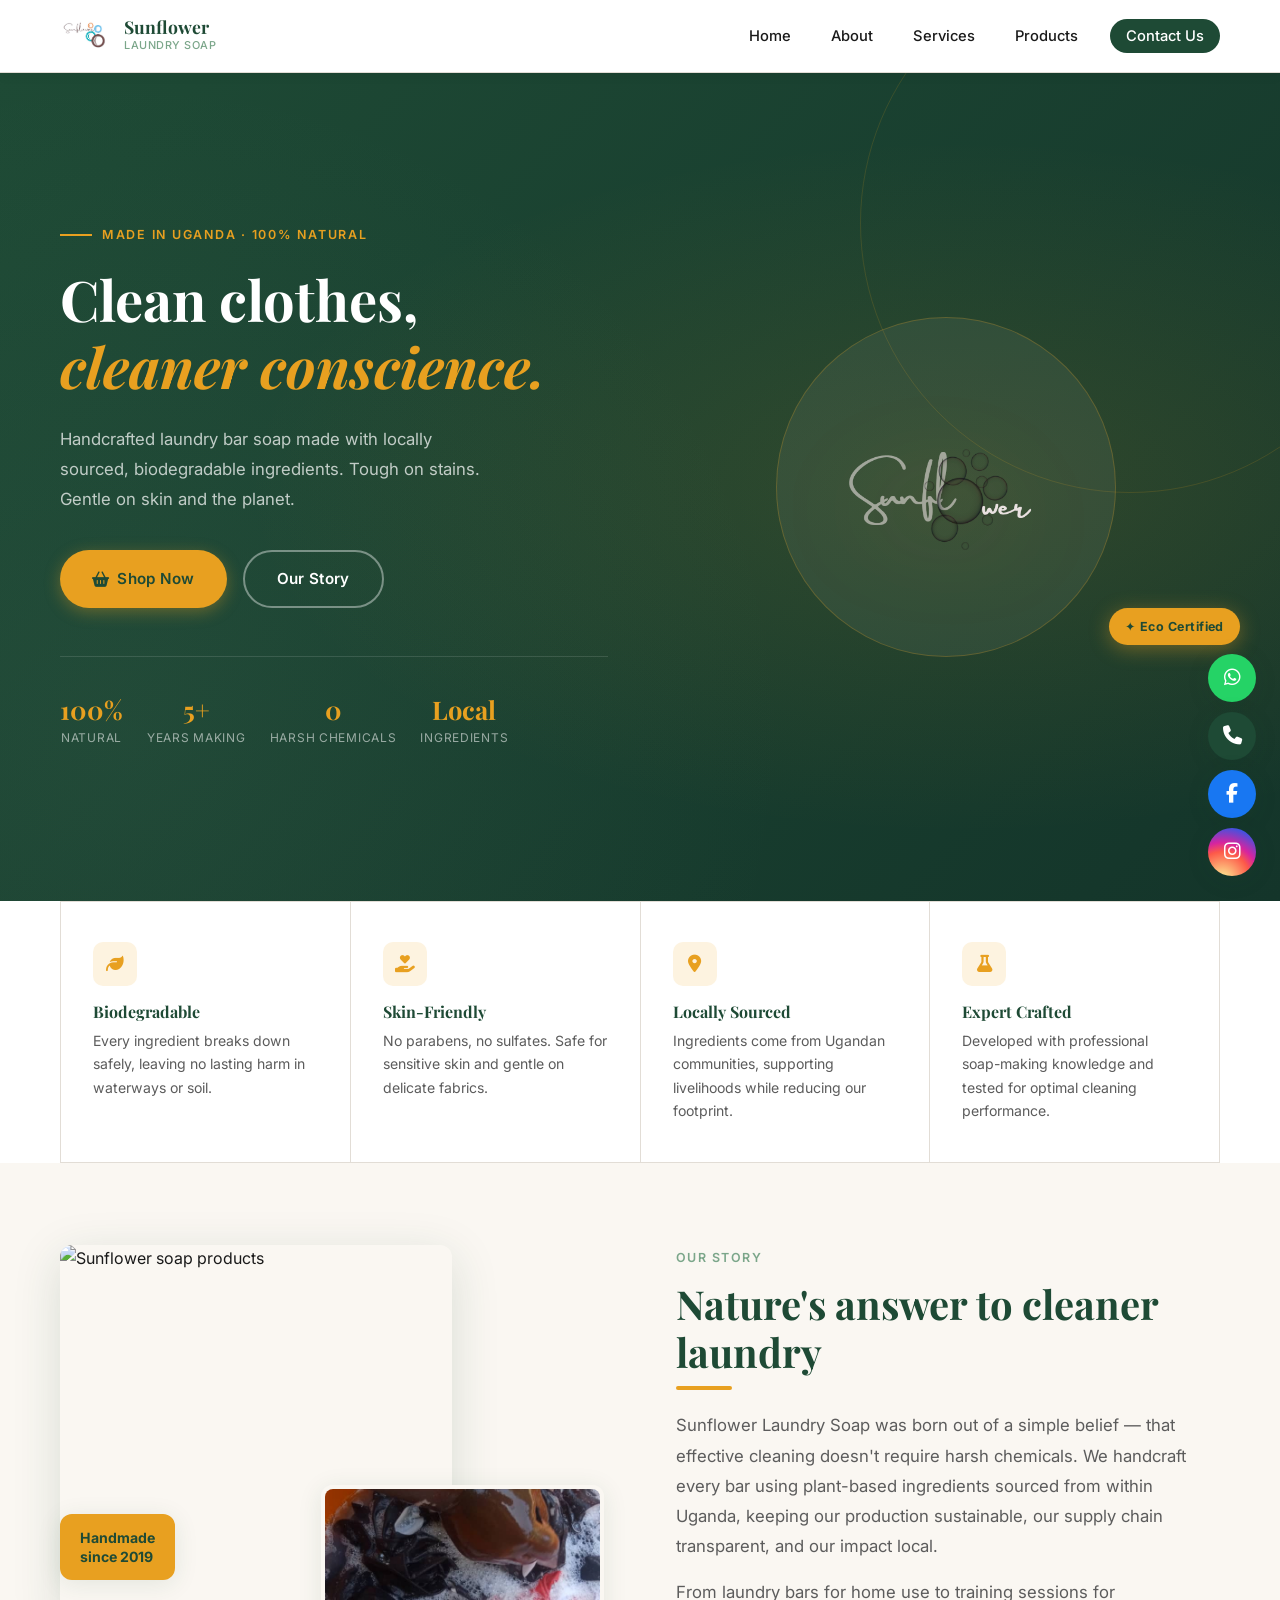
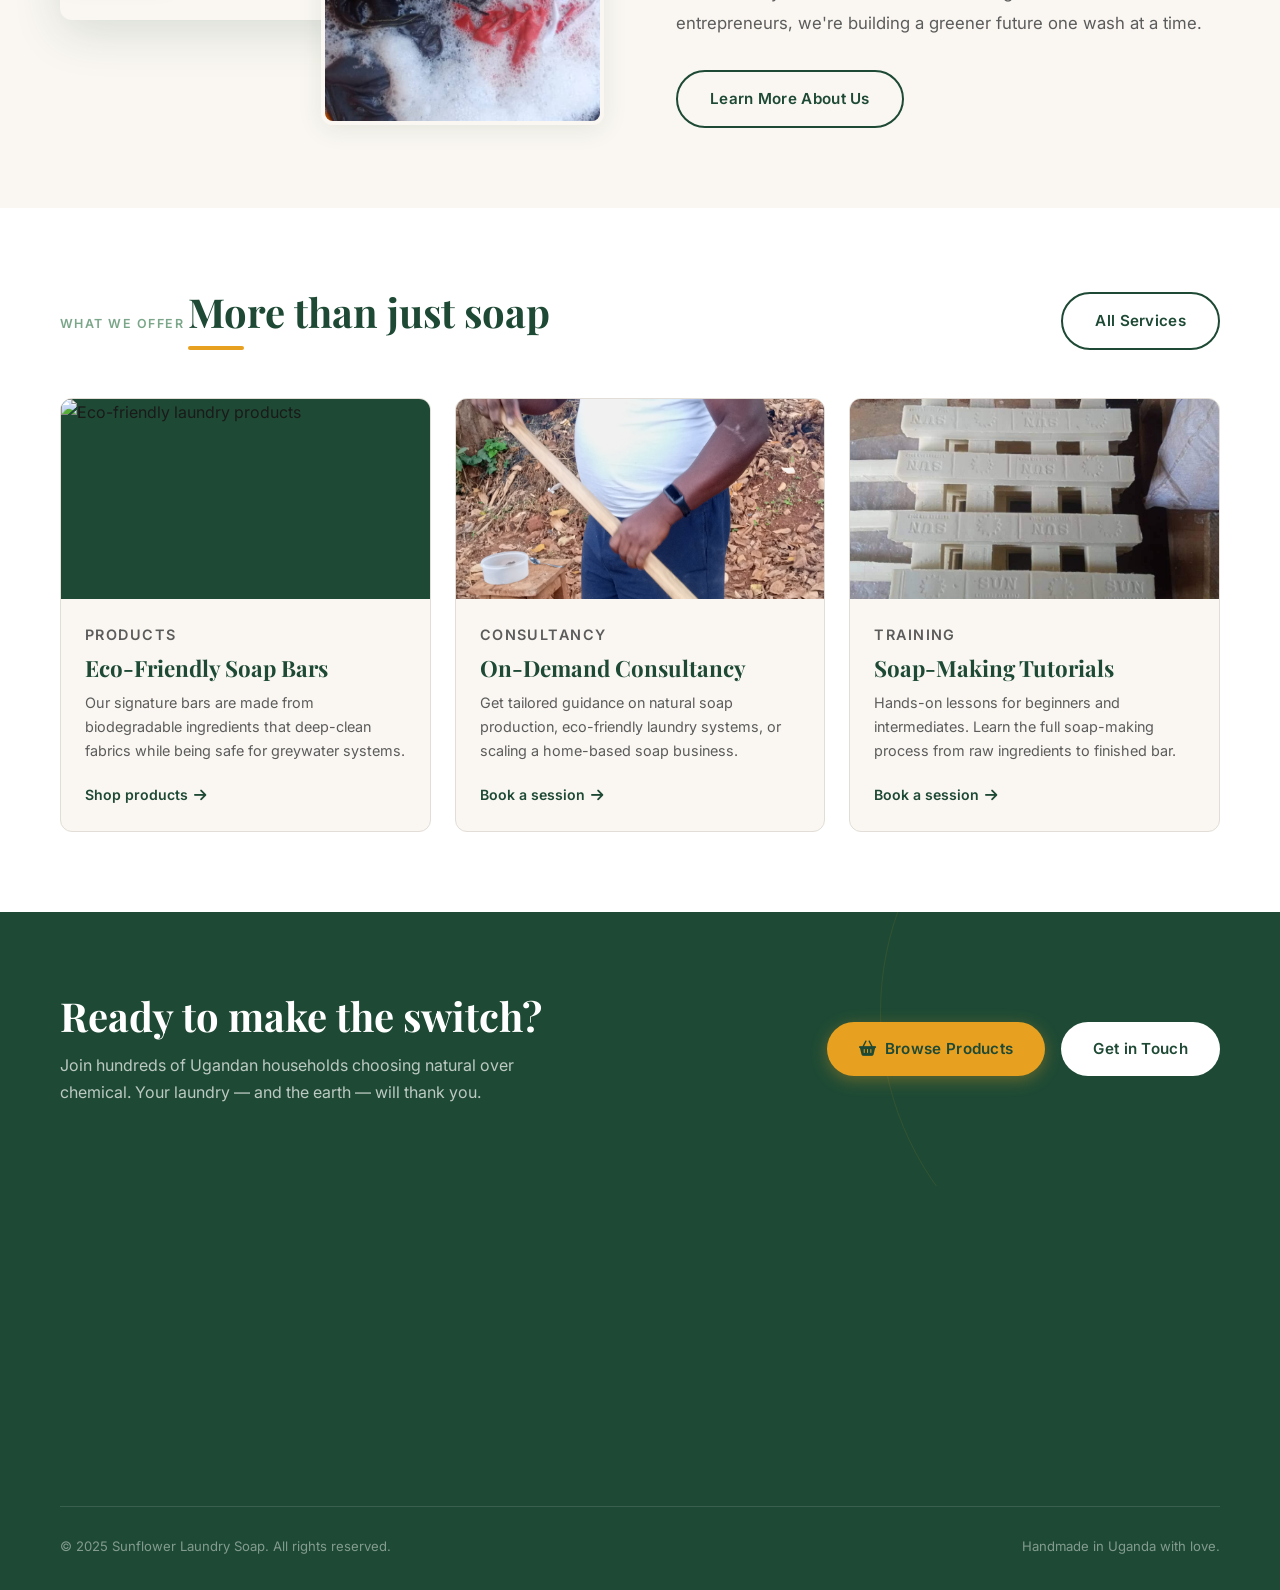
==== commit a88acc6a: "100626" ====
--- a/index.html
+++ b/index.html
@@ -717,5 +717,7 @@
     document.addEventListener('keydown', e => { if (e.key === 'Escape') closeNav(); });
   </script>
 
+<script src="/Assets/SunJs/sunflower.js" defer></script>
+
 </body>
 </html>
